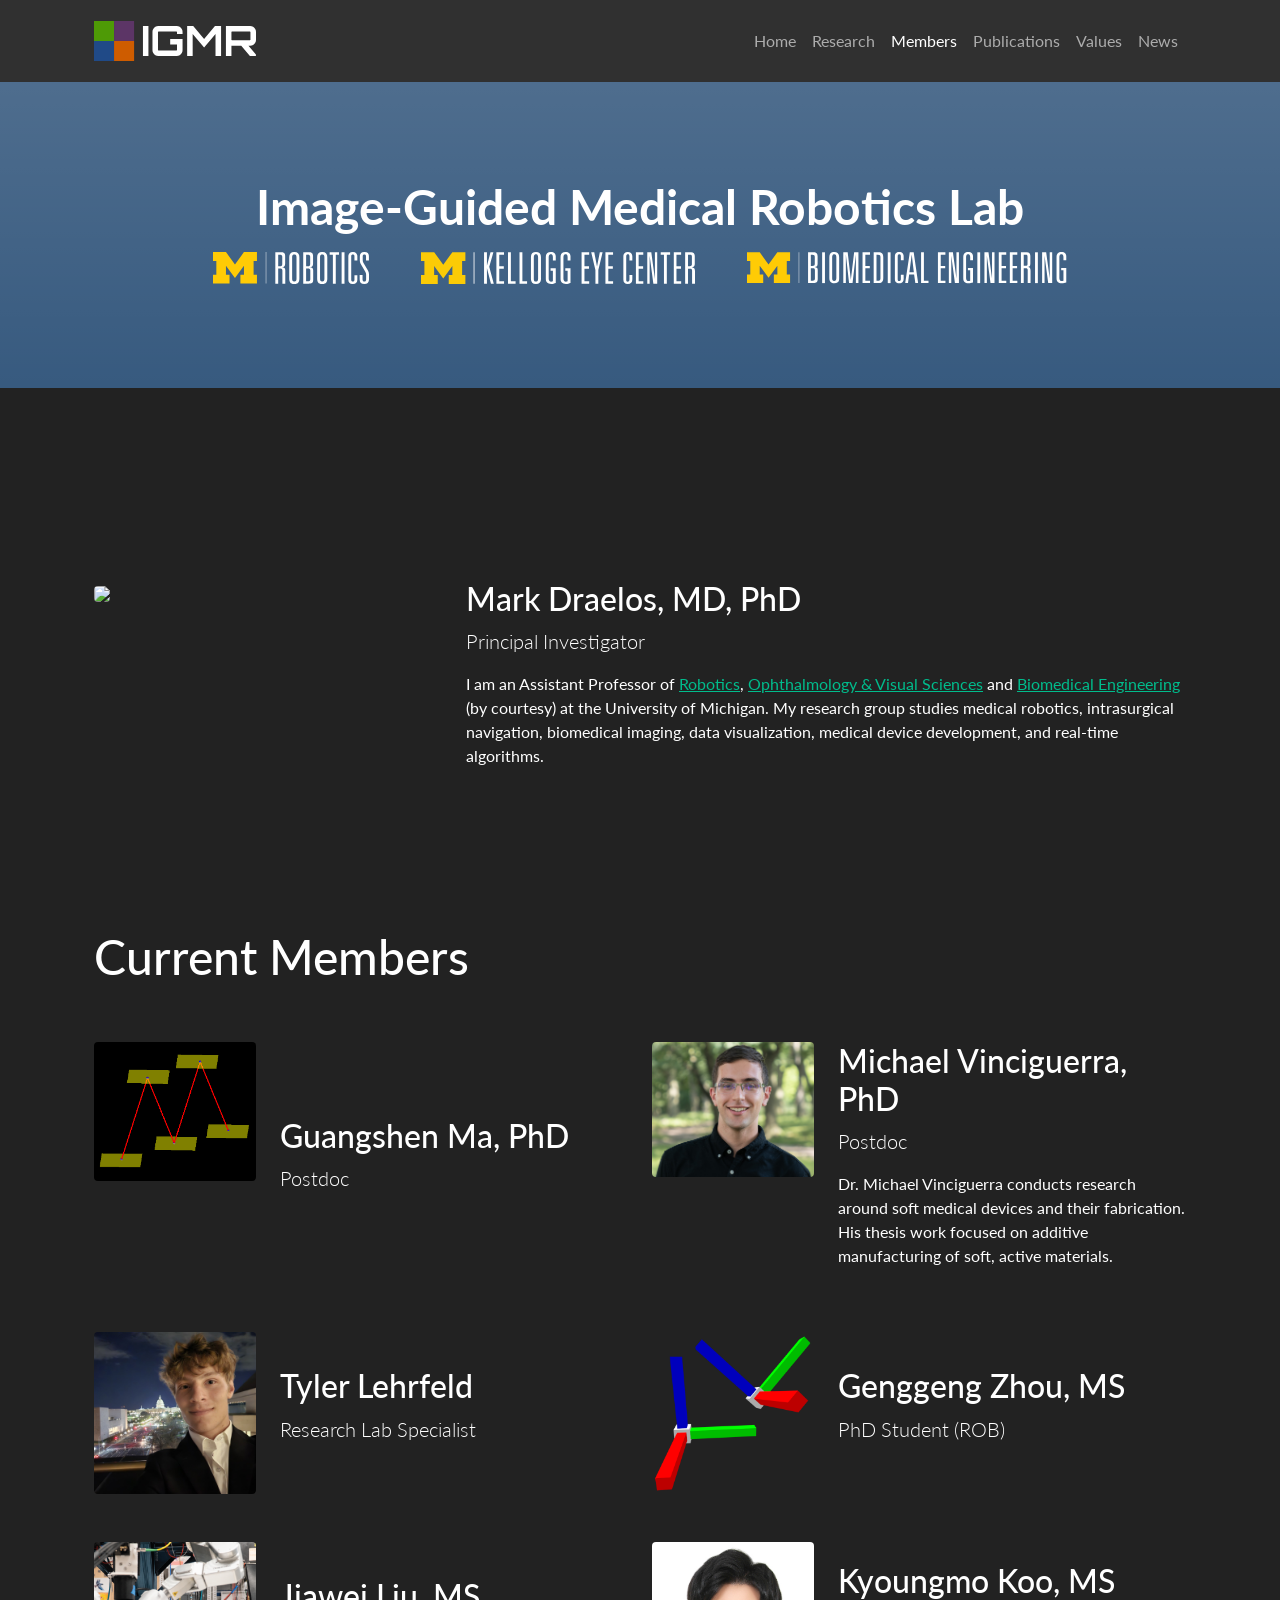
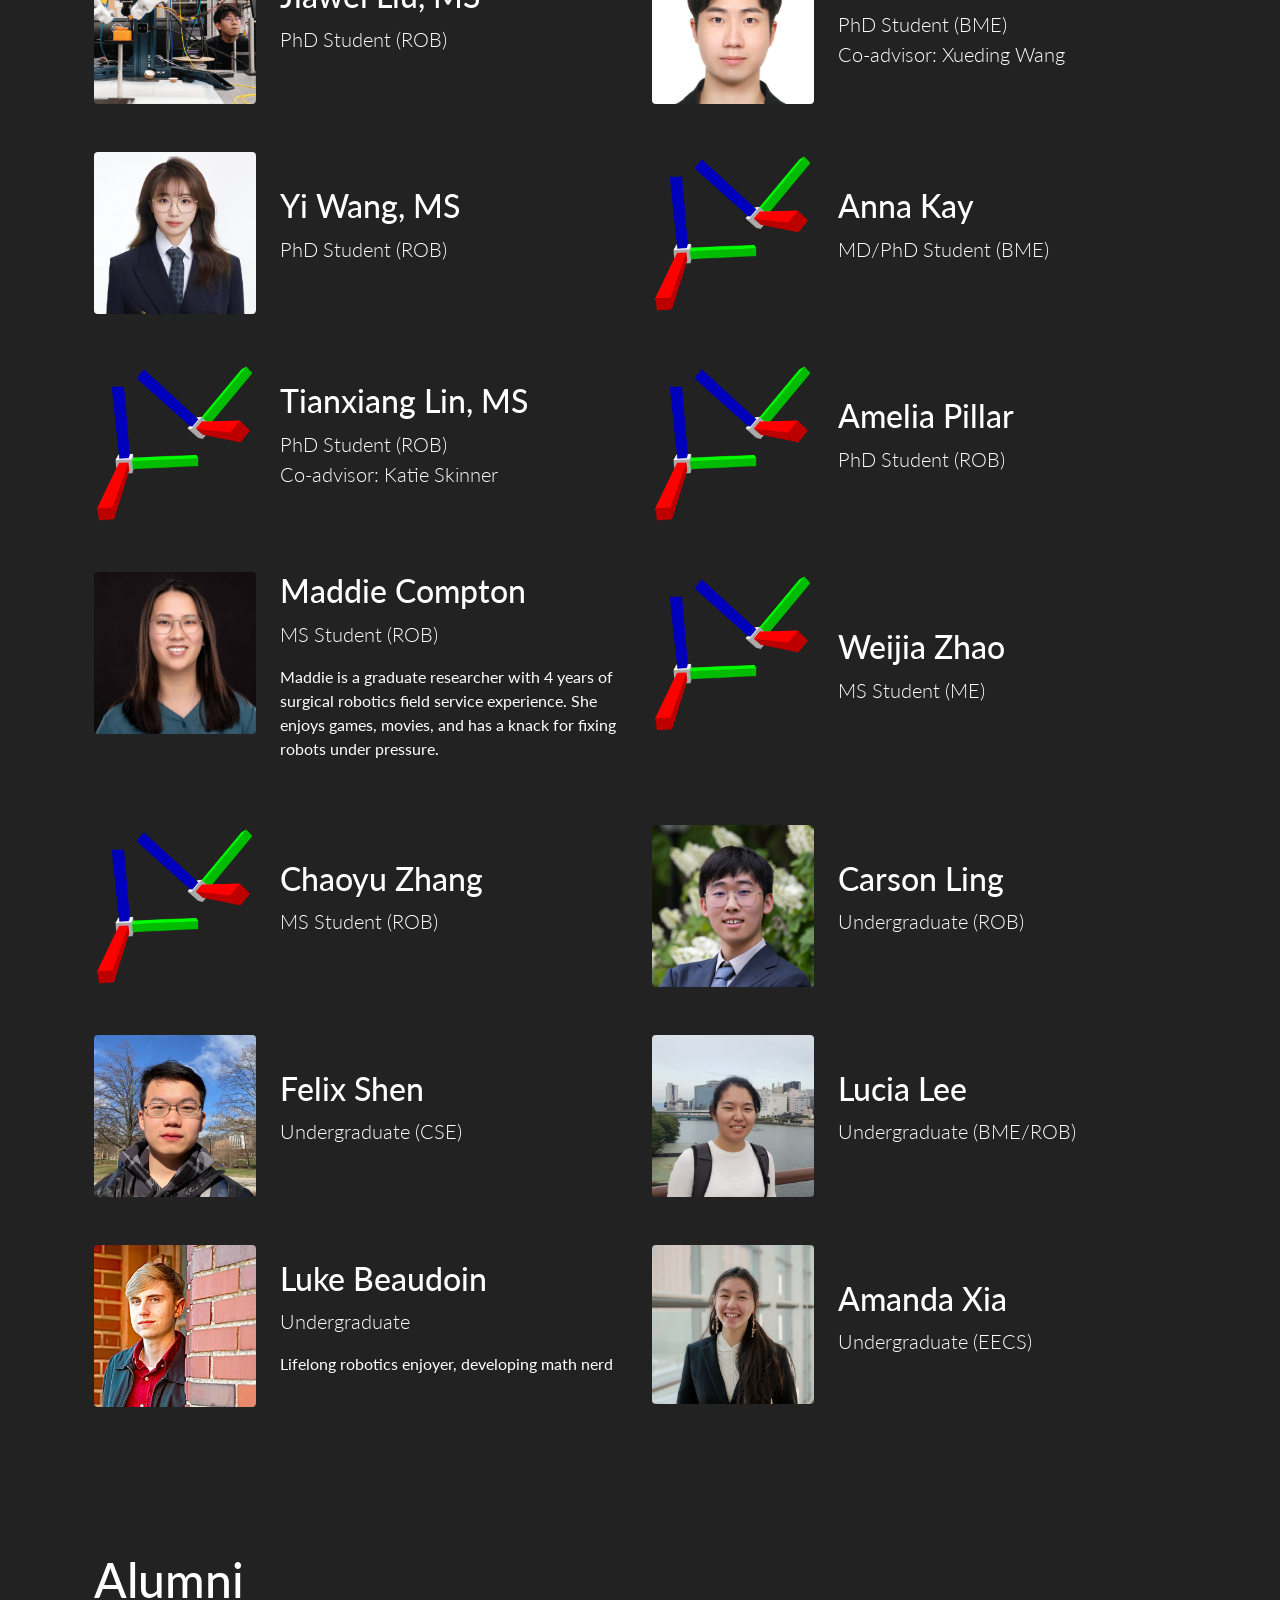
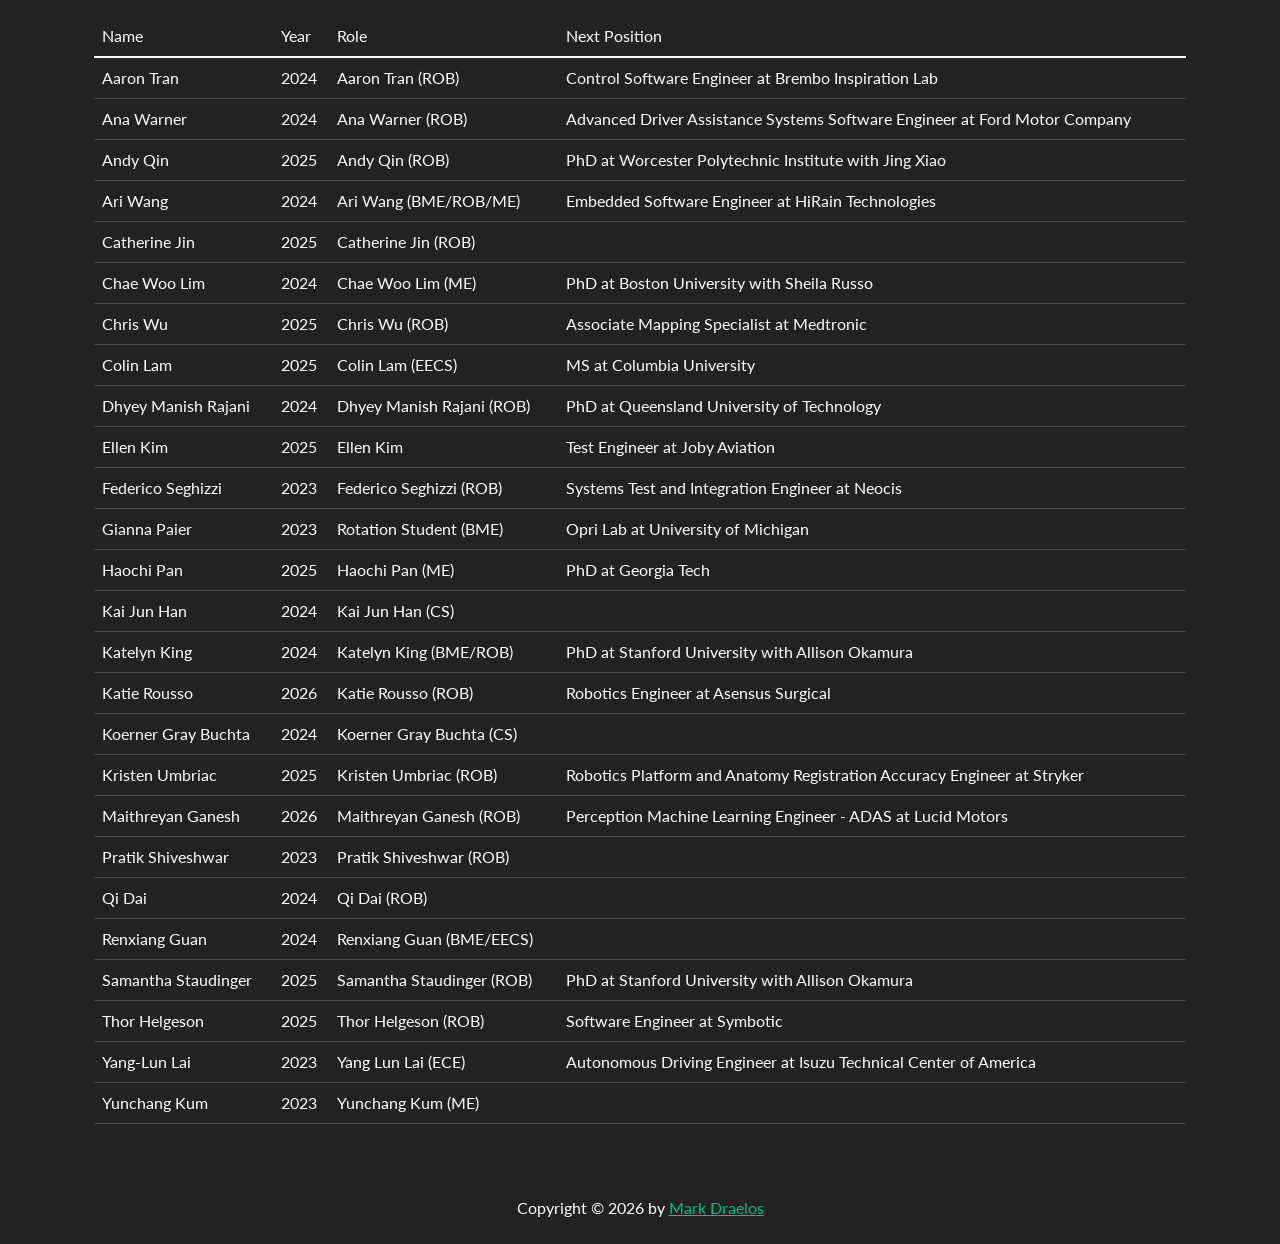
==== members/index.html @ 6473422f "initial commit" ====
<!DOCTYPE html>
<html lang="en">
    <head>
        <meta charset="utf-8" />
<meta name="viewport" content="width=device-width, initial-scale=1, shrink-to-fit=no" />
<meta name="description" content="Image-Guided Medical Robotics Lab" />
<meta name="author" content="" />

<title>Members &mdash; Image-Guided Medical Robotics Lab</title>

<link rel="apple-touch-icon" sizes="180x180" href="/apple-touch-icon.png">
<link rel="icon" type="image/png" sizes="32x32" href="/favicon-32x32.png">
<link rel="icon" type="image/png" sizes="16x16" href="/favicon-16x16.png">
<link rel="manifest" href="/site.webmanifest">
<link rel="mask-icon" href="/safari-pinned-tab.svg" color="#00aba9">
<meta name="msapplication-TileColor" content="#00aba9">
<meta name="theme-color" content="#ffffff">

<link rel="stylesheet" href="/css/bootswatch-darkly.css" />
<!-- include after Bootstrap theme -->
<link rel="stylesheet" href="/css/styles.css" />
    </head>
    <body>
        <!-- Navigation-->
        <nav class="navbar navbar-expand-lg navbar-dark bg-dark fixed-top">
    <div class="container px-4">
        <a class="navbar-brand" href="/"><img class="img-fluid logo-header" src="/img/igmr-v3-horiz-path-white.svg" alt="IGMR Lab" /></a>
        <button class="navbar-toggler" type="button" data-bs-toggle="collapse" data-bs-target="#navbarResponsive" aria-controls="navbarResponsive" aria-expanded="false" aria-label="Toggle navigation"><span class="navbar-toggler-icon"></span></button>
        <div class="collapse navbar-collapse" id="navbarResponsive">
            <ul class="navbar-nav ms-auto">
                
                <li class="nav-item"><a class="nav-link " href="/">
                Home</a></li>
                
                <li class="nav-item"><a class="nav-link " href="/research/">
                Research</a></li>
                
                <li class="nav-item"><a class="nav-link active" href="/members/">
                Members</a></li>
                
                <li class="nav-item"><a class="nav-link " href="/publications/">
                Publications</a></li>
                
                <li class="nav-item"><a class="nav-link " href="/values/">
                Values</a></li>
                
                <li class="nav-item"><a class="nav-link " href="/news/">
                News</a></li>
                
            </ul>
        </div>
    </div>
</nav>

        <!-- Header-->
        <header class="bg-primary bg-gradient text-white">
            <div class="backdrop">
                <div class="container px-4">
                    <div class="row">
                        <div class="col-lg-12 text-center">
                            <h1 class="fw-bolder">Image-Guided Medical Robotics Lab</h1>
                            <a href="https://robotics.umich.edu/"><img class="mt-2 mx-4 my-2" style="height: 2rem" src="/img/MRobotics_informal_outlines_digital_dark.svg" alt="Michigan Robotics" /></a>
                            <a href="https://medicine.umich.edu/dept/ophthalmology"><img class="mt-2 mx-4 my-2" style="height: 2rem" src="/img/Kellogg-Eye_Logo-Informal-White.svg" alt="Kellogg Eye Center" /></a>
                            <a href="https://bme.umich.edu/"><img class="mt-2 mx-4 my-2" style="height: 2rem" src="/img/BME-informal-white.svg" alt="Michigan Biomedical Engineering" /></a>
                        </div>
                    </div>
                </div>
            </div>
        </header>
        <section>
    <div class="container px-4">
        <div class="row gx-4">
            
            
        
            
            
                            <div id="mark-draelos" class="col-md-4 mt-5">
                <img class="img img-fluid rounded mb-2 mb-md-0" src="https://www-personal.umich.edu/~mdraelos/_static/photo-small.jpg" />
            </div>
            <div class="col-md-8 mt-md-5 align-self-center">
                <h3>Mark Draelos, MD, PhD</h3>
                <p class="lead">
                    Principal Investigator
                </p>
                <p>
                    I am an Assistant Professor of <a href="https://robotics.umich.edu/">Robotics</a>, <a href="https://medicine.umich.edu/dept/ophthalmology">Ophthalmology &amp; Visual Sciences</a> and <a href="https://bme.umich.edu/">Biomedical Engineering</a> (by courtesy) at the University of Michigan.
My research group studies medical robotics, intrasurgical navigation, biomedical imaging, data visualization, medical device development, and real-time algorithms.

                </p>
            </div>

            
        
    
        
    
        
    
        
    
        
    
        
    
        
    
        
    
        </div>
    </div>
</section>



<section>
    <div class="container px-4">
        <div class="row gx-4">
            <div class="col-lg-12">
                <h1>Current Members</h1>
            </div>
        </div>
        <div class="row gx-4">
    
        
    
        
            
            
        
    
        
            
            
                            <div id="guangshen-ma" class="col-lg-2 col-sm-4 mt-5">
                <img class="img img-fluid rounded mb-2 mb-lg-0 w-100" src="/img/photo/guangshen-ma.png" />
            </div>
            <div class="col-lg-4 col-sm-8 mt-lg-5 mt-sm-5 align-self-center">
                <h3>Guangshen Ma, PhD</h3>
                <p class="lead">Postdoc</p>
                <p></p>
            </div>

            
                            <div id="michael-vinciguerra" class="col-lg-2 col-sm-4 mt-5">
                <img class="img img-fluid rounded mb-2 mb-lg-0 w-100" src="/img/photo/michael-vinciguerra.jpg" />
            </div>
            <div class="col-lg-4 col-sm-8 mt-lg-5 mt-sm-5 align-self-center">
                <h3>Michael Vinciguerra, PhD</h3>
                <p class="lead">Postdoc</p>
                <p>Dr. Michael Vinciguerra conducts research around soft medical devices and their fabrication. His thesis work focused on additive manufacturing of soft, active materials.
</p>
            </div>

            
        
    
        
            
            
                            <div id="tyler-lehrfeld" class="col-lg-2 col-sm-4 mt-5">
                <img class="img img-fluid rounded mb-2 mb-lg-0 w-100" src="/img/photo/tyler-lehrfeld.jpg" />
            </div>
            <div class="col-lg-4 col-sm-8 mt-lg-5 mt-sm-5 align-self-center">
                <h3>Tyler Lehrfeld</h3>
                <p class="lead">Research Lab Specialist</p>
                <p></p>
            </div>

            
        
    
        
            
            
                            <div id="genggeng-zhou" class="col-lg-2 col-sm-4 mt-5">
                <img class="img img-fluid rounded mb-2 mb-lg-0 w-100" src="/img/xform.png" />
            </div>
            <div class="col-lg-4 col-sm-8 mt-lg-5 mt-sm-5 align-self-center">
                <h3>Genggeng Zhou, MS</h3>
                <p class="lead">PhD Student (ROB)</p>
                <p></p>
            </div>

            
                            <div id="jiawei-liu" class="col-lg-2 col-sm-4 mt-5">
                <img class="img img-fluid rounded mb-2 mb-lg-0 w-100" src="/img/photo/jiawei-liu.png" />
            </div>
            <div class="col-lg-4 col-sm-8 mt-lg-5 mt-sm-5 align-self-center">
                <h3>Jiawei Liu, MS</h3>
                <p class="lead">PhD Student (ROB)</p>
                <p></p>
            </div>

            
                            <div id="kyoungmo-koo-ms" class="col-lg-2 col-sm-4 mt-5">
                <img class="img img-fluid rounded mb-2 mb-lg-0 w-100" src="/img/photo/kyoungmo-koo.jpg" />
            </div>
            <div class="col-lg-4 col-sm-8 mt-lg-5 mt-sm-5 align-self-center">
                <h3>Kyoungmo Koo, MS</h3>
                <p class="lead">PhD Student (BME)<br />Co-advisor: Xueding Wang</p>
                <p></p>
            </div>

            
                            <div id="yi-wang" class="col-lg-2 col-sm-4 mt-5">
                <img class="img img-fluid rounded mb-2 mb-lg-0 w-100" src="/img/photo/yi-wang.jpg" />
            </div>
            <div class="col-lg-4 col-sm-8 mt-lg-5 mt-sm-5 align-self-center">
                <h3>Yi Wang, MS</h3>
                <p class="lead">PhD Student (ROB)</p>
                <p></p>
            </div>

            
                            <div id="anna-kay" class="col-lg-2 col-sm-4 mt-5">
                <img class="img img-fluid rounded mb-2 mb-lg-0 w-100" src="/img/xform.png" />
            </div>
            <div class="col-lg-4 col-sm-8 mt-lg-5 mt-sm-5 align-self-center">
                <h3>Anna Kay</h3>
                <p class="lead">MD/PhD Student (BME)</p>
                <p></p>
            </div>

            
                            <div id="tianxiang-lin" class="col-lg-2 col-sm-4 mt-5">
                <img class="img img-fluid rounded mb-2 mb-lg-0 w-100" src="/img/xform.png" />
            </div>
            <div class="col-lg-4 col-sm-8 mt-lg-5 mt-sm-5 align-self-center">
                <h3>Tianxiang Lin, MS</h3>
                <p class="lead">PhD Student (ROB)<br />Co-advisor: Katie Skinner</p>
                <p></p>
            </div>

            
                            <div id="amelia-pillar" class="col-lg-2 col-sm-4 mt-5">
                <img class="img img-fluid rounded mb-2 mb-lg-0 w-100" src="/img/xform.png" />
            </div>
            <div class="col-lg-4 col-sm-8 mt-lg-5 mt-sm-5 align-self-center">
                <h3>Amelia Pillar</h3>
                <p class="lead">PhD Student (ROB)</p>
                <p></p>
            </div>

            
        
    
        
            
            
        
    
        
            
            
                            <div id="maddie-compton" class="col-lg-2 col-sm-4 mt-5">
                <img class="img img-fluid rounded mb-2 mb-lg-0 w-100" src="/img/photo/maddie-compton.jpg" />
            </div>
            <div class="col-lg-4 col-sm-8 mt-lg-5 mt-sm-5 align-self-center">
                <h3>Maddie Compton</h3>
                <p class="lead">MS Student (ROB)</p>
                <p>Maddie is a graduate researcher with 4 years of surgical robotics field service experience. She enjoys games, movies, and has a knack for fixing robots under pressure.
</p>
            </div>

            
                            <div id="weijia-zhao" class="col-lg-2 col-sm-4 mt-5">
                <img class="img img-fluid rounded mb-2 mb-lg-0 w-100" src="/img/xform.png" />
            </div>
            <div class="col-lg-4 col-sm-8 mt-lg-5 mt-sm-5 align-self-center">
                <h3>Weijia Zhao</h3>
                <p class="lead">MS Student (ME)</p>
                <p></p>
            </div>

            
                            <div id="chaoyu-zhang" class="col-lg-2 col-sm-4 mt-5">
                <img class="img img-fluid rounded mb-2 mb-lg-0 w-100" src="/img/xform.png" />
            </div>
            <div class="col-lg-4 col-sm-8 mt-lg-5 mt-sm-5 align-self-center">
                <h3>Chaoyu Zhang</h3>
                <p class="lead">MS Student (ROB)</p>
                <p></p>
            </div>

            
        
    
        
            
            
                            <div id="carson-ling" class="col-lg-2 col-sm-4 mt-5">
                <img class="img img-fluid rounded mb-2 mb-lg-0 w-100" src="/img/photo/carson-ling.jpg" />
            </div>
            <div class="col-lg-4 col-sm-8 mt-lg-5 mt-sm-5 align-self-center">
                <h3>Carson Ling</h3>
                <p class="lead">Undergraduate (ROB)</p>
                <p></p>
            </div>

            
                            <div id="felix-shen" class="col-lg-2 col-sm-4 mt-5">
                <img class="img img-fluid rounded mb-2 mb-lg-0 w-100" src="/img/photo/felix-shen.jpg" />
            </div>
            <div class="col-lg-4 col-sm-8 mt-lg-5 mt-sm-5 align-self-center">
                <h3>Felix Shen</h3>
                <p class="lead">Undergraduate (CSE)</p>
                <p></p>
            </div>

            
                            <div id="lucia-lee" class="col-lg-2 col-sm-4 mt-5">
                <img class="img img-fluid rounded mb-2 mb-lg-0 w-100" src="/img/photo/lucia-lee.jpg" />
            </div>
            <div class="col-lg-4 col-sm-8 mt-lg-5 mt-sm-5 align-self-center">
                <h3>Lucia Lee</h3>
                <p class="lead">Undergraduate (BME/ROB)</p>
                <p></p>
            </div>

            
                            <div id="luke-beaudoin" class="col-lg-2 col-sm-4 mt-5">
                <img class="img img-fluid rounded mb-2 mb-lg-0 w-100" src="/img/photo/luke-beaudoin.jpg" />
            </div>
            <div class="col-lg-4 col-sm-8 mt-lg-5 mt-sm-5 align-self-center">
                <h3>Luke Beaudoin</h3>
                <p class="lead">Undergraduate</p>
                <p>Lifelong robotics enjoyer, developing math nerd
</p>
            </div>

            
                            <div id="amanda-xia" class="col-lg-2 col-sm-4 mt-5">
                <img class="img img-fluid rounded mb-2 mb-lg-0 w-100" src="/img/photo/amanda-xia.jpg" />
            </div>
            <div class="col-lg-4 col-sm-8 mt-lg-5 mt-sm-5 align-self-center">
                <h3>Amanda Xia</h3>
                <p class="lead">Undergraduate (EECS)</p>
                <p></p>
            </div>

            
        
    
        </div>
    </div>
</section>




<section>
    <div class="container px-4">
        <div class="row gx-4">
            <div class="col-lg-12">
                <h1>Alumni</h1>
            </div>
        </div>
        <table class="table table-hover">
            <thead>
                <tr>
                    <td>Name</td>
                    <td>Year</td>
                    <td>Role</td>
                    <td>Next Position</td>
                </tr>
            </thead>
            <tbody>
            
                <tr>
                    <td>Aaron Tran</td>
                    <td>2024</td>
                    <td>Aaron Tran (ROB)</td>
                    <td>Control Software Engineer at Brembo Inspiration Lab</td>
                </li>
            
                <tr>
                    <td>Ana Warner</td>
                    <td>2024</td>
                    <td>Ana Warner (ROB)</td>
                    <td>Advanced Driver Assistance Systems Software Engineer at Ford Motor Company</td>
                </li>
            
                <tr>
                    <td>Andy Qin</td>
                    <td>2025</td>
                    <td>Andy Qin (ROB)</td>
                    <td>PhD at Worcester Polytechnic Institute with Jing Xiao</td>
                </li>
            
                <tr>
                    <td>Ari Wang</td>
                    <td>2024</td>
                    <td>Ari Wang (BME/ROB/ME)</td>
                    <td>Embedded Software Engineer at HiRain Technologies</td>
                </li>
            
                <tr>
                    <td>Catherine Jin</td>
                    <td>2025</td>
                    <td>Catherine Jin (ROB)</td>
                    <td></td>
                </li>
            
                <tr>
                    <td>Chae Woo Lim</td>
                    <td>2024</td>
                    <td>Chae Woo Lim (ME)</td>
                    <td>PhD at Boston University with Sheila Russo</td>
                </li>
            
                <tr>
                    <td>Chris Wu</td>
                    <td>2025</td>
                    <td>Chris Wu (ROB)</td>
                    <td>Associate Mapping Specialist at Medtronic</td>
                </li>
            
                <tr>
                    <td>Colin Lam</td>
                    <td>2025</td>
                    <td>Colin Lam (EECS)</td>
                    <td>MS at Columbia University</td>
                </li>
            
                <tr>
                    <td>Dhyey Manish Rajani</td>
                    <td>2024</td>
                    <td>Dhyey Manish Rajani (ROB)</td>
                    <td>PhD at Queensland University of Technology</td>
                </li>
            
                <tr>
                    <td>Ellen Kim</td>
                    <td>2025</td>
                    <td>Ellen Kim</td>
                    <td>Test Engineer at Joby Aviation</td>
                </li>
            
                <tr>
                    <td>Federico Seghizzi</td>
                    <td>2023</td>
                    <td>Federico Seghizzi (ROB)</td>
                    <td>Systems Test and Integration Engineer at Neocis</td>
                </li>
            
                <tr>
                    <td>Gianna Paier</td>
                    <td>2023</td>
                    <td>Rotation Student (BME)</td>
                    <td>Opri Lab at University of Michigan</td>
                </li>
            
                <tr>
                    <td>Haochi Pan</td>
                    <td>2025</td>
                    <td>Haochi Pan (ME)</td>
                    <td>PhD at Georgia Tech</td>
                </li>
            
                <tr>
                    <td>Kai Jun Han</td>
                    <td>2024</td>
                    <td>Kai Jun Han (CS)</td>
                    <td></td>
                </li>
            
                <tr>
                    <td>Katelyn King</td>
                    <td>2024</td>
                    <td>Katelyn King (BME/ROB)</td>
                    <td>PhD at Stanford University with Allison Okamura</td>
                </li>
            
                <tr>
                    <td>Katie Rousso</td>
                    <td>2026</td>
                    <td>Katie Rousso (ROB)</td>
                    <td>Robotics Engineer at Asensus Surgical</td>
                </li>
            
                <tr>
                    <td>Koerner Gray Buchta</td>
                    <td>2024</td>
                    <td>Koerner Gray Buchta (CS)</td>
                    <td></td>
                </li>
            
                <tr>
                    <td>Kristen Umbriac</td>
                    <td>2025</td>
                    <td>Kristen Umbriac (ROB)</td>
                    <td>Robotics Platform and Anatomy Registration Accuracy Engineer at Stryker</td>
                </li>
            
                <tr>
                    <td>Maithreyan Ganesh</td>
                    <td>2026</td>
                    <td>Maithreyan Ganesh (ROB)</td>
                    <td>Perception Machine Learning Engineer - ADAS at Lucid Motors</td>
                </li>
            
                <tr>
                    <td>Pratik Shiveshwar</td>
                    <td>2023</td>
                    <td>Pratik Shiveshwar (ROB)</td>
                    <td></td>
                </li>
            
                <tr>
                    <td>Qi Dai</td>
                    <td>2024</td>
                    <td>Qi Dai (ROB)</td>
                    <td></td>
                </li>
            
                <tr>
                    <td>Renxiang Guan</td>
                    <td>2024</td>
                    <td>Renxiang Guan (BME/EECS)</td>
                    <td></td>
                </li>
            
                <tr>
                    <td>Samantha Staudinger</td>
                    <td>2025</td>
                    <td>Samantha Staudinger (ROB)</td>
                    <td>PhD at Stanford University with Allison Okamura</td>
                </li>
            
                <tr>
                    <td>Thor Helgeson</td>
                    <td>2025</td>
                    <td>Thor Helgeson (ROB)</td>
                    <td>Software Engineer at Symbotic</td>
                </li>
            
                <tr>
                    <td>Yang-Lun Lai</td>
                    <td>2023</td>
                    <td>Yang Lun Lai (ECE)</td>
                    <td>Autonomous Driving Engineer at Isuzu Technical Center of America</td>
                </li>
            
                <tr>
                    <td>Yunchang Kum</td>
                    <td>2023</td>
                    <td>Yunchang Kum (ME)</td>
                    <td></td>
                </li>
            
            </tbody>
        </table>
    </div>
</section>


        <!-- Footer-->
        <footer class="py-4 mt-5">
    <div class="container px-4"><p class="m-0 text-center">Copyright &copy; 2026 by <a href="https://www-personal.umich.edu/~mdraelos/">Mark Draelos</a>
    </p></div>
</footer>

        <!-- Bootstrap core JS-->
        <script src="https://cdn.jsdelivr.net/npm/bootstrap@5.1.3/dist/js/bootstrap.bundle.min.js" integrity="sha384-ka7Sk0Gln4gmtz2MlQnikT1wXgYsOg+OMhuP+IlRH9sENBO0LRn5q+8nbTov4+1p" crossorigin="anonymous"></script>
        <!-- Core theme JS-->
        <script src="/js/scripts.js"></script>
    </body>
</html>
---- css/styles.css ----
.backdrop {
    /* background-image: url("/assets/backdrop.svg");
    background-position: center center;
    background-repeat: repeat-x;
    background-size: auto 75%; */

    padding-top: 6rem;
    padding-bottom: 6rem;
}

header {
    padding-top: 5.125rem;
    padding-bottom: 0em;
}

.logo-header {
    height: 2.5rem;
    margin-right: 0.5em;
}

section {
    padding-bottom: 0 !important;
}

/* ref: https://martinopilia.com/posts/2020/02/22/migration.html */
ol.bibliography {
    counter-reset: item;
    padding-left: 4rem;
}

ol.bibliography li {
    list-style-type: none;
    margin: 6pt 0;
}

ol.bibliography li:before {
    content: "[" counter(item) "] ";
    counter-increment: item;
    position: absolute;
    text-align: right;
    width: 3rem;
    margin-left: -4rem;
}

.img-feature {
    width: 100%;
    max-height: 20rem;
    object-fit: contain;
}
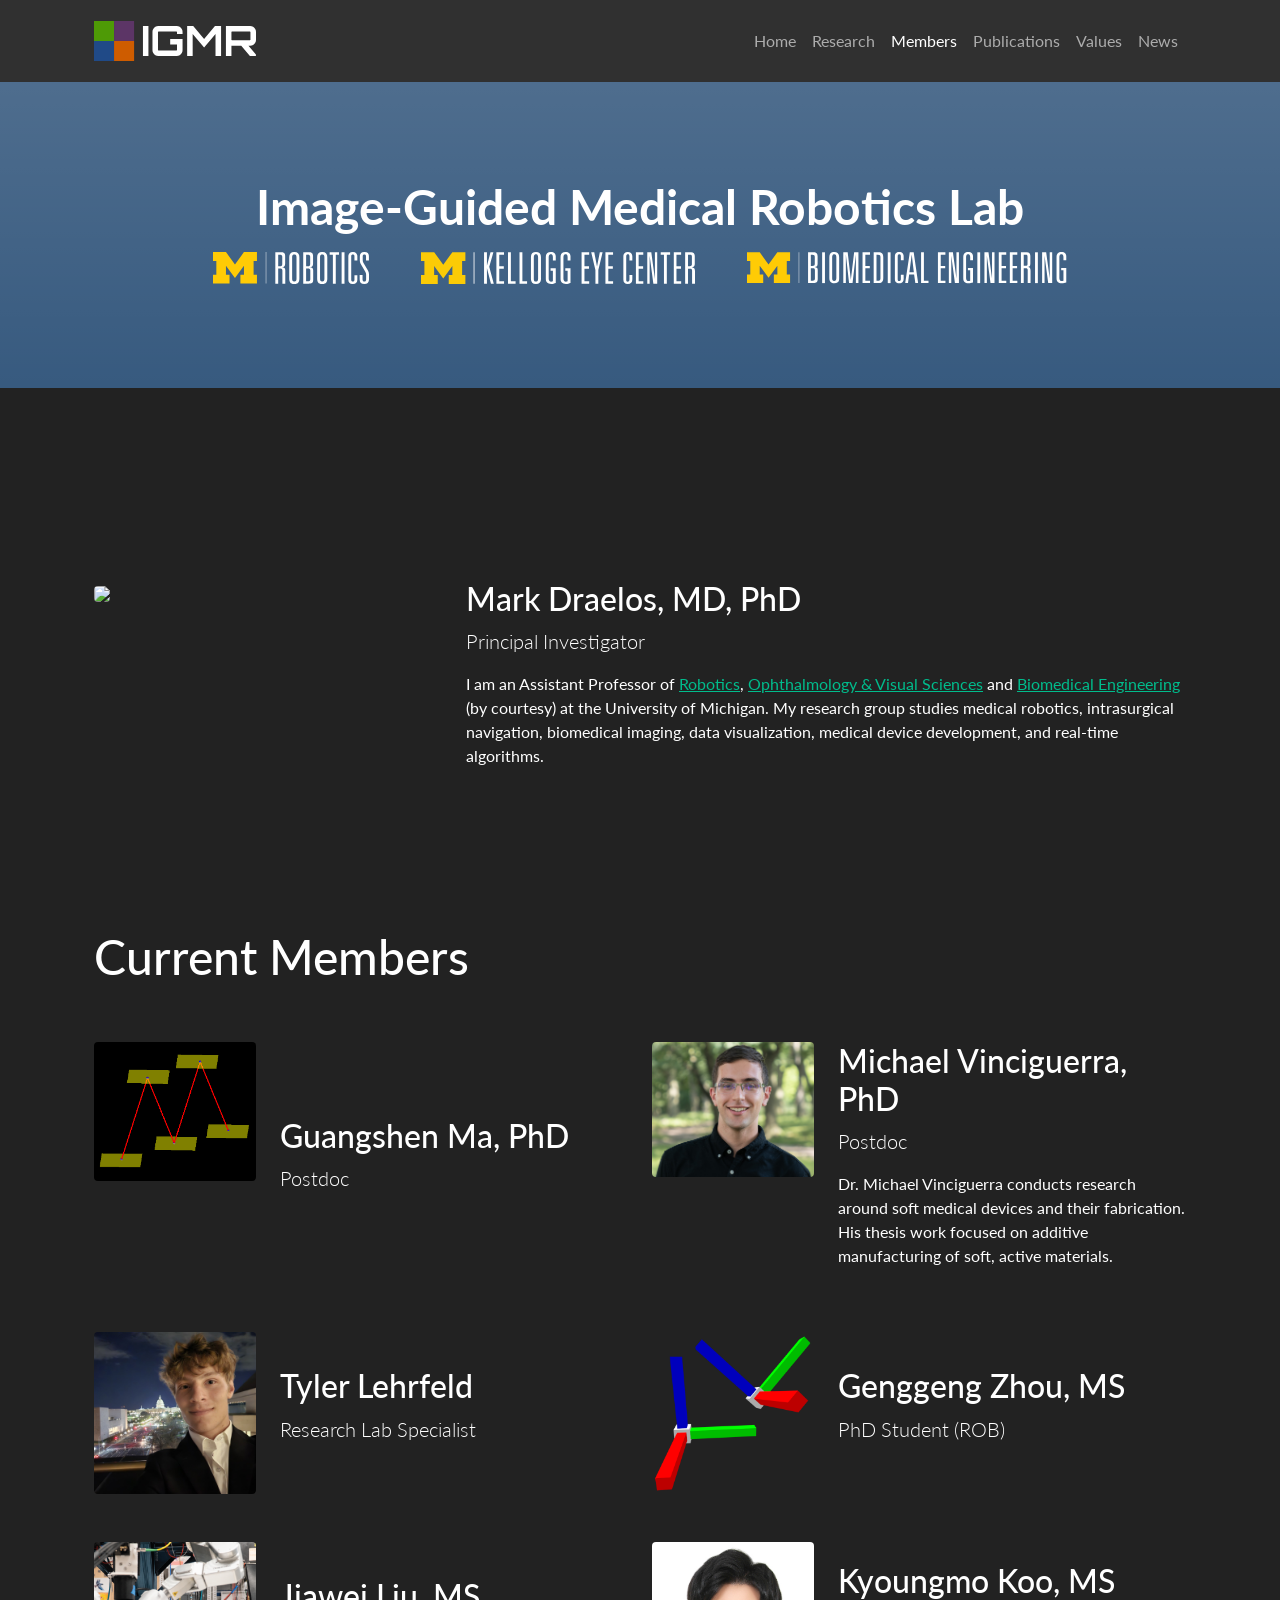
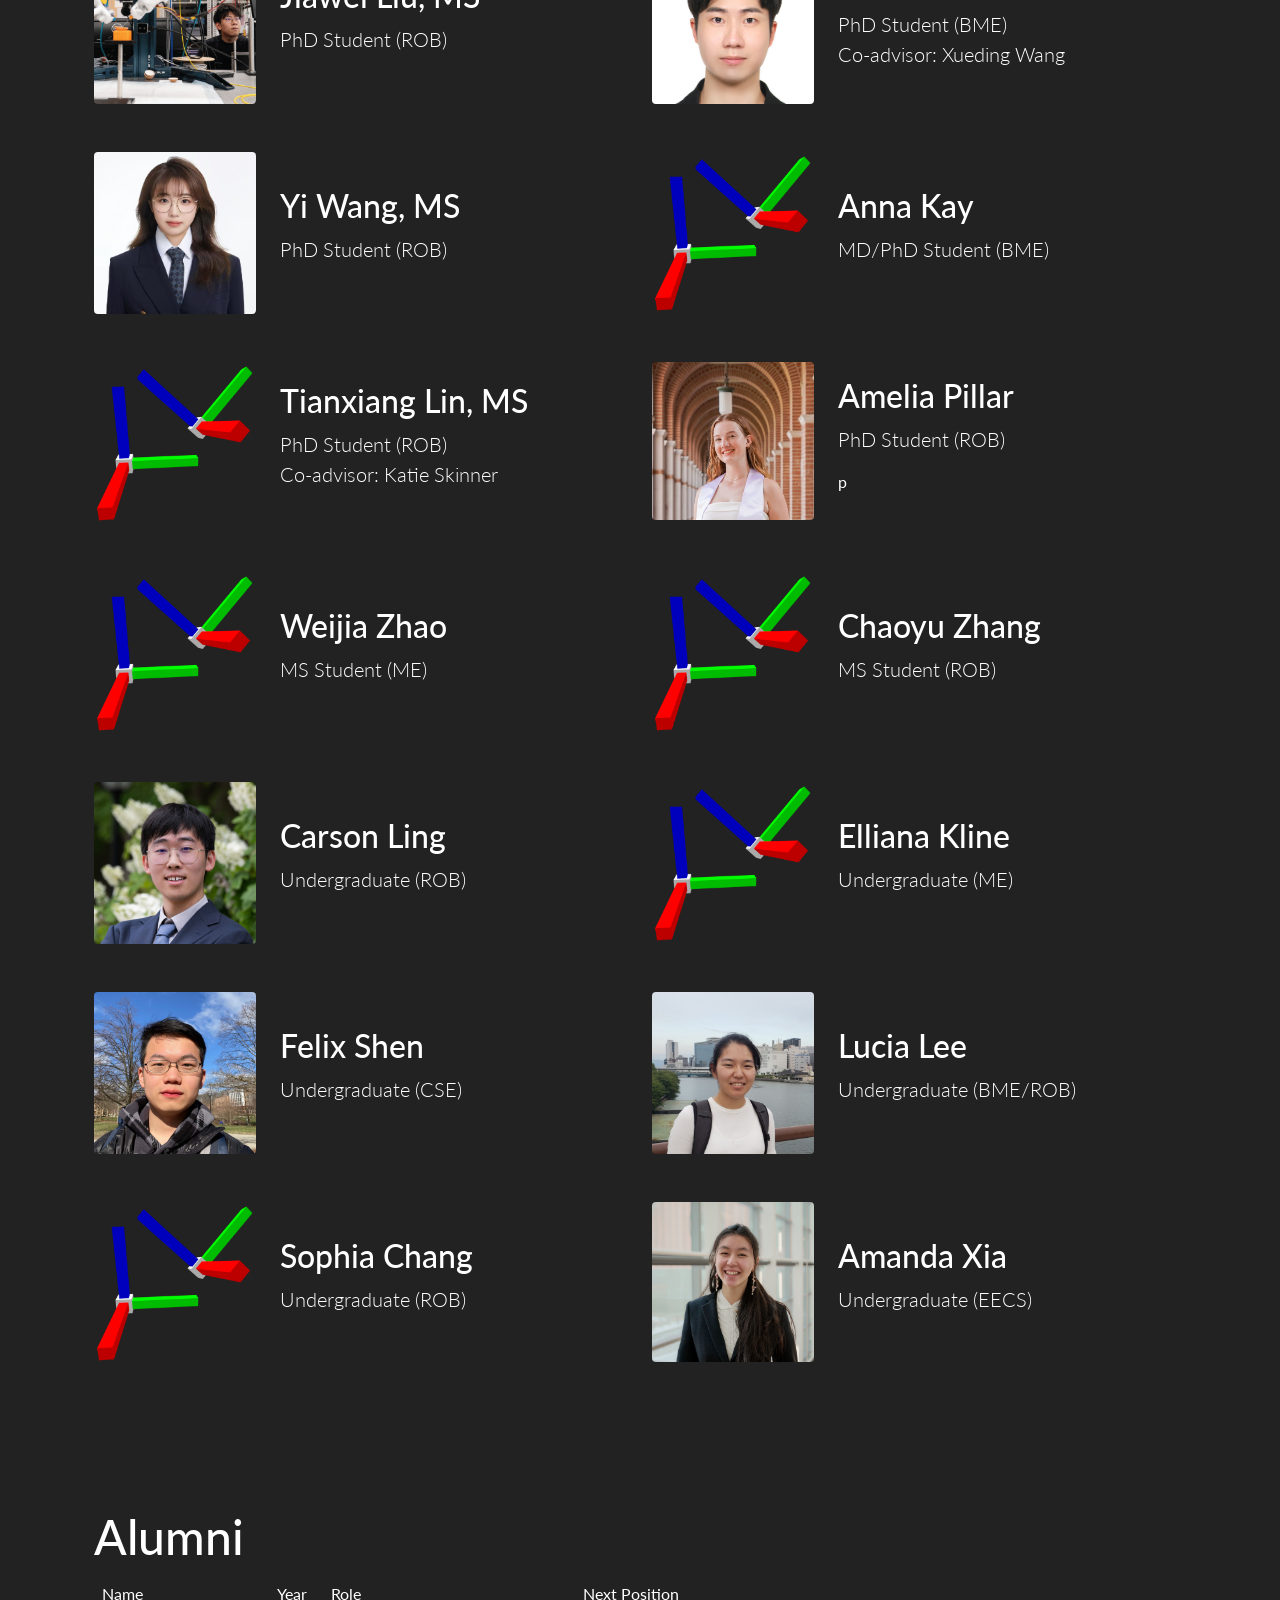
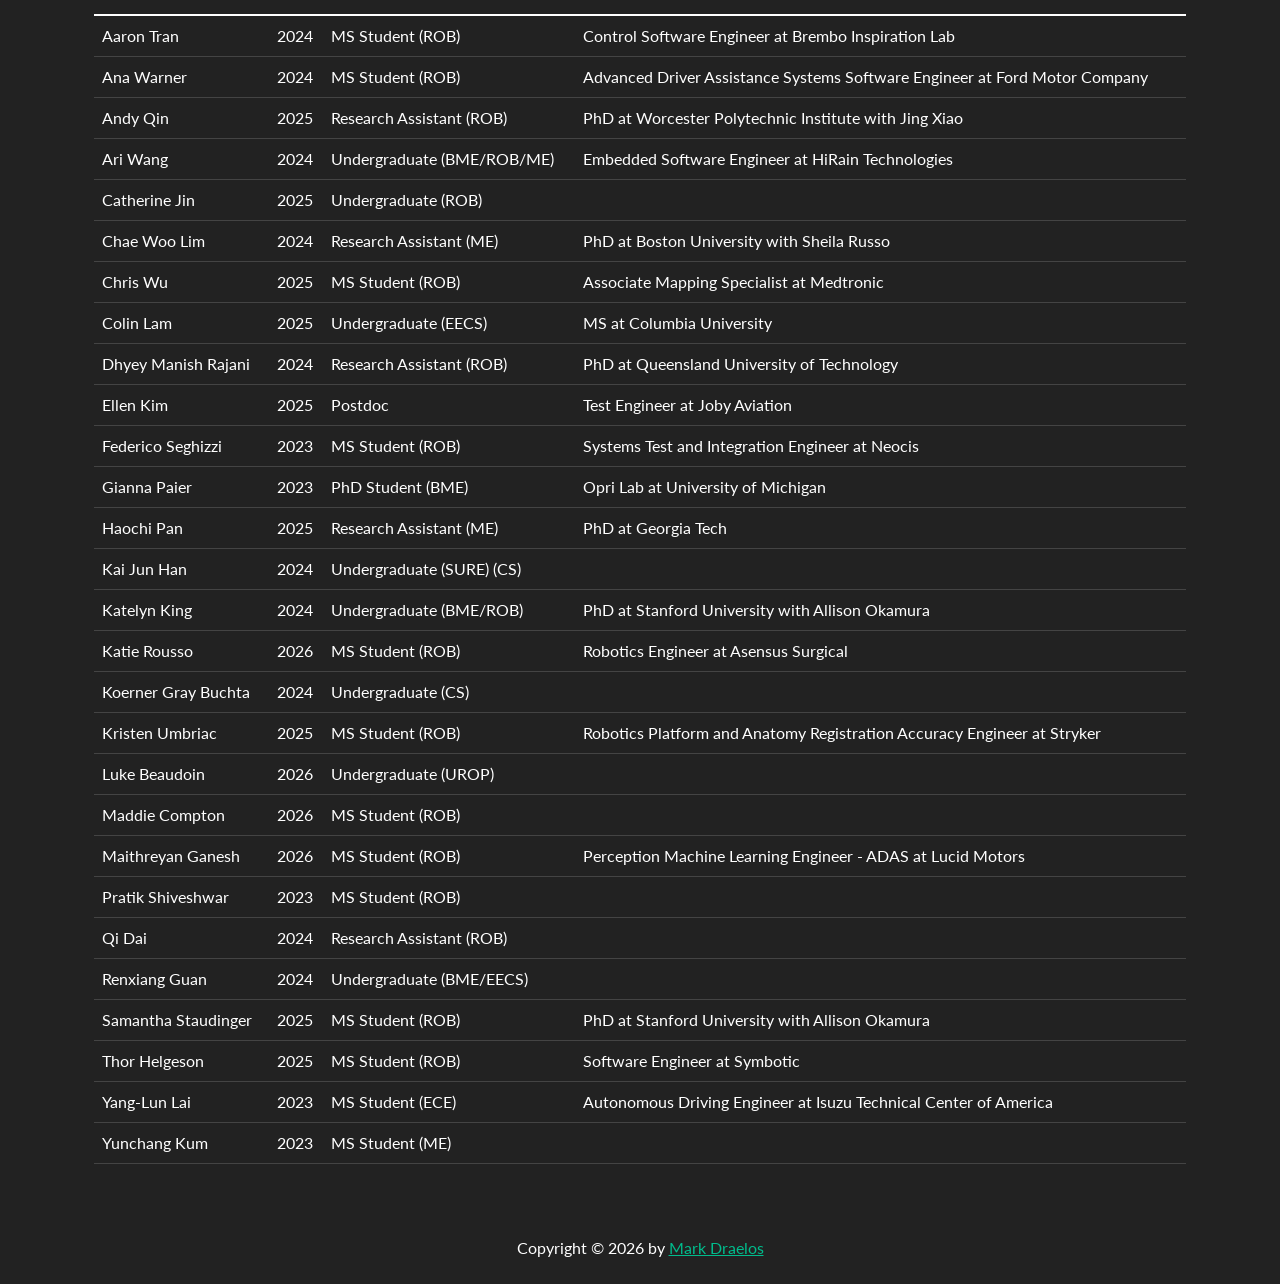
==== commit 8a79ce0f: "update members and publications for fall 2026" ====
--- a/members/index.html
+++ b/members/index.html
@@ -234,35 +234,25 @@
 
             
                             <div id="amelia-pillar" class="col-lg-2 col-sm-4 mt-5">
-                <img class="img img-fluid rounded mb-2 mb-lg-0 w-100" src="/img/xform.png" />
+                <img class="img img-fluid rounded mb-2 mb-lg-0 w-100" src="/img/photo/amelia-pillar.jpg" />
             </div>
             <div class="col-lg-4 col-sm-8 mt-lg-5 mt-sm-5 align-self-center">
                 <h3>Amelia Pillar</h3>
                 <p class="lead">PhD Student (ROB)</p>
-                <p></p>
-            </div>
-
-            
-        
-    
-        
-            
-            
-        
-    
-        
-            
-            
-                            <div id="maddie-compton" class="col-lg-2 col-sm-4 mt-5">
-                <img class="img img-fluid rounded mb-2 mb-lg-0 w-100" src="/img/photo/maddie-compton.jpg" />
-            </div>
-            <div class="col-lg-4 col-sm-8 mt-lg-5 mt-sm-5 align-self-center">
-                <h3>Maddie Compton</h3>
-                <p class="lead">MS Student (ROB)</p>
-                <p>Maddie is a graduate researcher with 4 years of surgical robotics field service experience. She enjoys games, movies, and has a knack for fixing robots under pressure.
+                <p>p
 </p>
             </div>
 
+            
+        
+    
+        
+            
+            
+        
+    
+        
+            
             
                             <div id="weijia-zhao" class="col-lg-2 col-sm-4 mt-5">
                 <img class="img img-fluid rounded mb-2 mb-lg-0 w-100" src="/img/xform.png" />
@@ -299,6 +289,16 @@
             </div>
 
             
+                            <div id="elliana-kline" class="col-lg-2 col-sm-4 mt-5">
+                <img class="img img-fluid rounded mb-2 mb-lg-0 w-100" src="/img/xform.png" />
+            </div>
+            <div class="col-lg-4 col-sm-8 mt-lg-5 mt-sm-5 align-self-center">
+                <h3>Elliana Kline</h3>
+                <p class="lead">Undergraduate (ME)</p>
+                <p></p>
+            </div>
+
+            
                             <div id="felix-shen" class="col-lg-2 col-sm-4 mt-5">
                 <img class="img img-fluid rounded mb-2 mb-lg-0 w-100" src="/img/photo/felix-shen.jpg" />
             </div>
@@ -319,14 +319,13 @@
             </div>
 
             
-                            <div id="luke-beaudoin" class="col-lg-2 col-sm-4 mt-5">
-                <img class="img img-fluid rounded mb-2 mb-lg-0 w-100" src="/img/photo/luke-beaudoin.jpg" />
-            </div>
-            <div class="col-lg-4 col-sm-8 mt-lg-5 mt-sm-5 align-self-center">
-                <h3>Luke Beaudoin</h3>
-                <p class="lead">Undergraduate</p>
-                <p>Lifelong robotics enjoyer, developing math nerd
-</p>
+                            <div id="sophia-chang" class="col-lg-2 col-sm-4 mt-5">
+                <img class="img img-fluid rounded mb-2 mb-lg-0 w-100" src="/img/xform.png" />
+            </div>
+            <div class="col-lg-4 col-sm-8 mt-lg-5 mt-sm-5 align-self-center">
+                <h3>Sophia Chang</h3>
+                <p class="lead">Undergraduate (ROB)</p>
+                <p></p>
             </div>
 
             
@@ -370,182 +369,196 @@
                 <tr>
                     <td>Aaron Tran</td>
                     <td>2024</td>
-                    <td>Aaron Tran (ROB)</td>
+                    <td>MS Student (ROB)</td>
                     <td>Control Software Engineer at Brembo Inspiration Lab</td>
                 </li>
             
                 <tr>
                     <td>Ana Warner</td>
                     <td>2024</td>
-                    <td>Ana Warner (ROB)</td>
+                    <td>MS Student (ROB)</td>
                     <td>Advanced Driver Assistance Systems Software Engineer at Ford Motor Company</td>
                 </li>
             
                 <tr>
                     <td>Andy Qin</td>
                     <td>2025</td>
-                    <td>Andy Qin (ROB)</td>
+                    <td>Research Assistant (ROB)</td>
                     <td>PhD at Worcester Polytechnic Institute with Jing Xiao</td>
                 </li>
             
                 <tr>
                     <td>Ari Wang</td>
                     <td>2024</td>
-                    <td>Ari Wang (BME/ROB/ME)</td>
+                    <td>Undergraduate (BME/ROB/ME)</td>
                     <td>Embedded Software Engineer at HiRain Technologies</td>
                 </li>
             
                 <tr>
                     <td>Catherine Jin</td>
                     <td>2025</td>
-                    <td>Catherine Jin (ROB)</td>
+                    <td>Undergraduate (ROB)</td>
                     <td></td>
                 </li>
             
                 <tr>
                     <td>Chae Woo Lim</td>
                     <td>2024</td>
-                    <td>Chae Woo Lim (ME)</td>
+                    <td>Research Assistant (ME)</td>
                     <td>PhD at Boston University with Sheila Russo</td>
                 </li>
             
                 <tr>
                     <td>Chris Wu</td>
                     <td>2025</td>
-                    <td>Chris Wu (ROB)</td>
+                    <td>MS Student (ROB)</td>
                     <td>Associate Mapping Specialist at Medtronic</td>
                 </li>
             
                 <tr>
                     <td>Colin Lam</td>
                     <td>2025</td>
-                    <td>Colin Lam (EECS)</td>
+                    <td>Undergraduate (EECS)</td>
                     <td>MS at Columbia University</td>
                 </li>
             
                 <tr>
                     <td>Dhyey Manish Rajani</td>
                     <td>2024</td>
-                    <td>Dhyey Manish Rajani (ROB)</td>
+                    <td>Research Assistant (ROB)</td>
                     <td>PhD at Queensland University of Technology</td>
                 </li>
             
                 <tr>
                     <td>Ellen Kim</td>
                     <td>2025</td>
-                    <td>Ellen Kim</td>
+                    <td>Postdoc</td>
                     <td>Test Engineer at Joby Aviation</td>
                 </li>
             
                 <tr>
                     <td>Federico Seghizzi</td>
                     <td>2023</td>
-                    <td>Federico Seghizzi (ROB)</td>
+                    <td>MS Student (ROB)</td>
                     <td>Systems Test and Integration Engineer at Neocis</td>
                 </li>
             
                 <tr>
                     <td>Gianna Paier</td>
                     <td>2023</td>
-                    <td>Rotation Student (BME)</td>
+                    <td>PhD Student (BME)</td>
                     <td>Opri Lab at University of Michigan</td>
                 </li>
             
                 <tr>
                     <td>Haochi Pan</td>
                     <td>2025</td>
-                    <td>Haochi Pan (ME)</td>
+                    <td>Research Assistant (ME)</td>
                     <td>PhD at Georgia Tech</td>
                 </li>
             
                 <tr>
                     <td>Kai Jun Han</td>
                     <td>2024</td>
-                    <td>Kai Jun Han (CS)</td>
+                    <td>Undergraduate (SURE) (CS)</td>
                     <td></td>
                 </li>
             
                 <tr>
                     <td>Katelyn King</td>
                     <td>2024</td>
-                    <td>Katelyn King (BME/ROB)</td>
+                    <td>Undergraduate (BME/ROB)</td>
                     <td>PhD at Stanford University with Allison Okamura</td>
                 </li>
             
                 <tr>
                     <td>Katie Rousso</td>
                     <td>2026</td>
-                    <td>Katie Rousso (ROB)</td>
+                    <td>MS Student (ROB)</td>
                     <td>Robotics Engineer at Asensus Surgical</td>
                 </li>
             
                 <tr>
                     <td>Koerner Gray Buchta</td>
                     <td>2024</td>
-                    <td>Koerner Gray Buchta (CS)</td>
+                    <td>Undergraduate (CS)</td>
                     <td></td>
                 </li>
             
                 <tr>
                     <td>Kristen Umbriac</td>
                     <td>2025</td>
-                    <td>Kristen Umbriac (ROB)</td>
+                    <td>MS Student (ROB)</td>
                     <td>Robotics Platform and Anatomy Registration Accuracy Engineer at Stryker</td>
+                </li>
+            
+                <tr>
+                    <td>Luke Beaudoin</td>
+                    <td>2026</td>
+                    <td>Undergraduate (UROP)</td>
+                    <td></td>
+                </li>
+            
+                <tr>
+                    <td>Maddie Compton</td>
+                    <td>2026</td>
+                    <td>MS Student (ROB)</td>
+                    <td></td>
                 </li>
             
                 <tr>
                     <td>Maithreyan Ganesh</td>
                     <td>2026</td>
-                    <td>Maithreyan Ganesh (ROB)</td>
+                    <td>MS Student (ROB)</td>
                     <td>Perception Machine Learning Engineer - ADAS at Lucid Motors</td>
                 </li>
             
                 <tr>
                     <td>Pratik Shiveshwar</td>
                     <td>2023</td>
-                    <td>Pratik Shiveshwar (ROB)</td>
+                    <td>MS Student (ROB)</td>
                     <td></td>
                 </li>
             
                 <tr>
                     <td>Qi Dai</td>
                     <td>2024</td>
-                    <td>Qi Dai (ROB)</td>
+                    <td>Research Assistant (ROB)</td>
                     <td></td>
                 </li>
             
                 <tr>
                     <td>Renxiang Guan</td>
                     <td>2024</td>
-                    <td>Renxiang Guan (BME/EECS)</td>
+                    <td>Undergraduate (BME/EECS)</td>
                     <td></td>
                 </li>
             
                 <tr>
                     <td>Samantha Staudinger</td>
                     <td>2025</td>
-                    <td>Samantha Staudinger (ROB)</td>
+                    <td>MS Student (ROB)</td>
                     <td>PhD at Stanford University with Allison Okamura</td>
                 </li>
             
                 <tr>
                     <td>Thor Helgeson</td>
                     <td>2025</td>
-                    <td>Thor Helgeson (ROB)</td>
+                    <td>MS Student (ROB)</td>
                     <td>Software Engineer at Symbotic</td>
                 </li>
             
                 <tr>
                     <td>Yang-Lun Lai</td>
                     <td>2023</td>
-                    <td>Yang Lun Lai (ECE)</td>
+                    <td>MS Student (ECE)</td>
                     <td>Autonomous Driving Engineer at Isuzu Technical Center of America</td>
                 </li>
             
                 <tr>
                     <td>Yunchang Kum</td>
                     <td>2023</td>
-                    <td>Yunchang Kum (ME)</td>
+                    <td>MS Student (ME)</td>
                     <td></td>
                 </li>
             
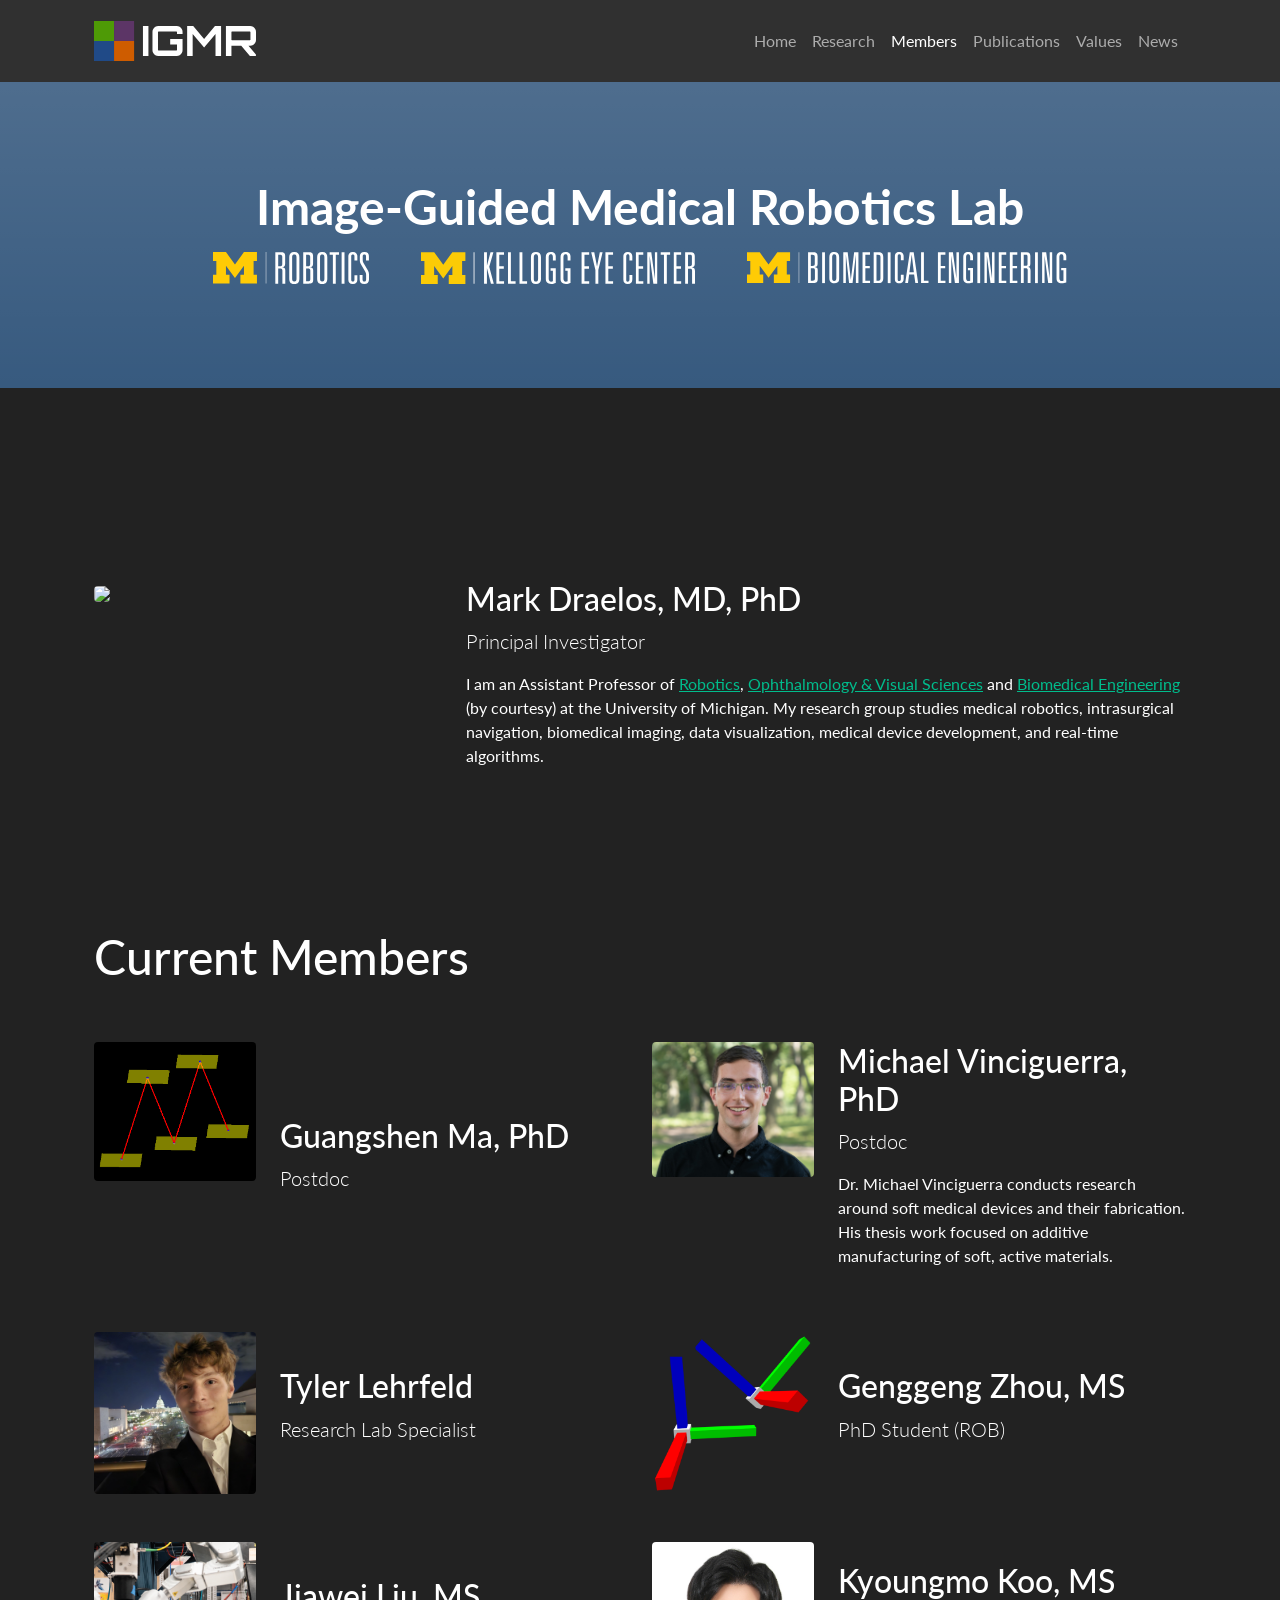
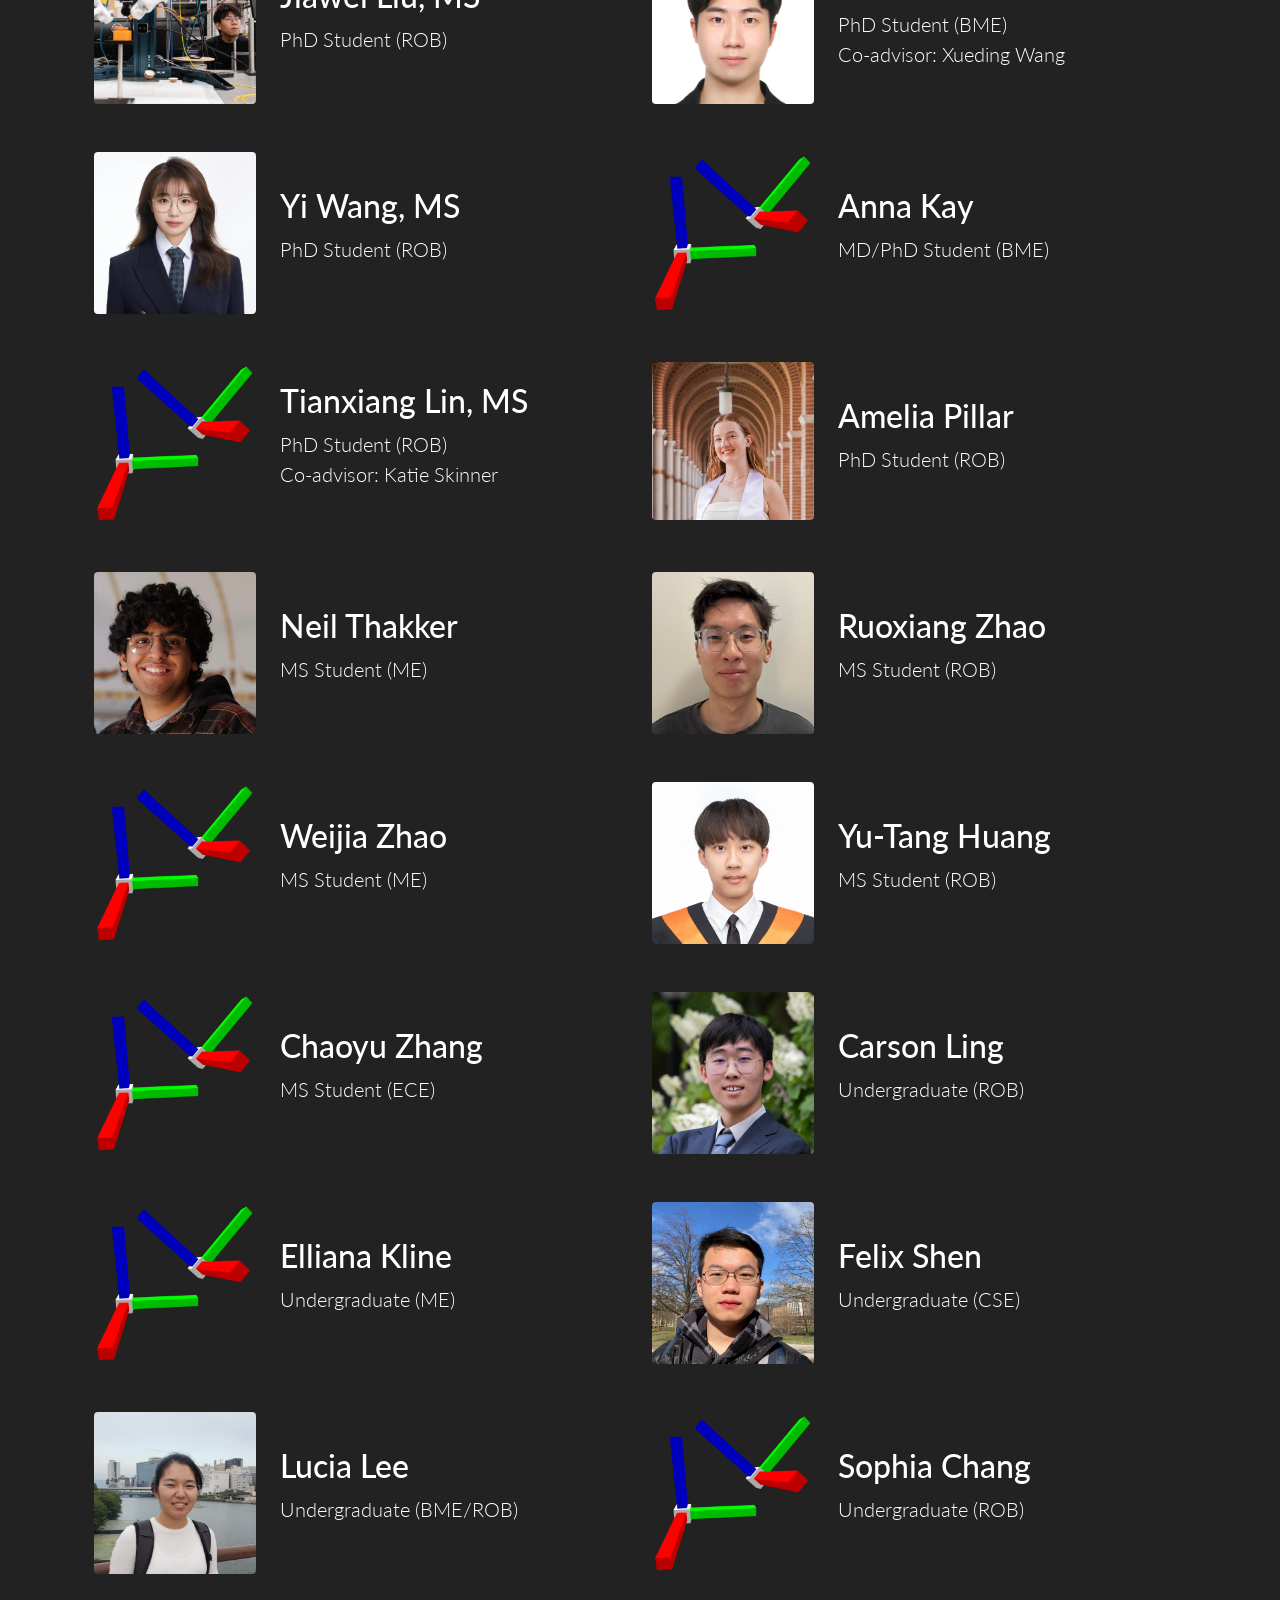
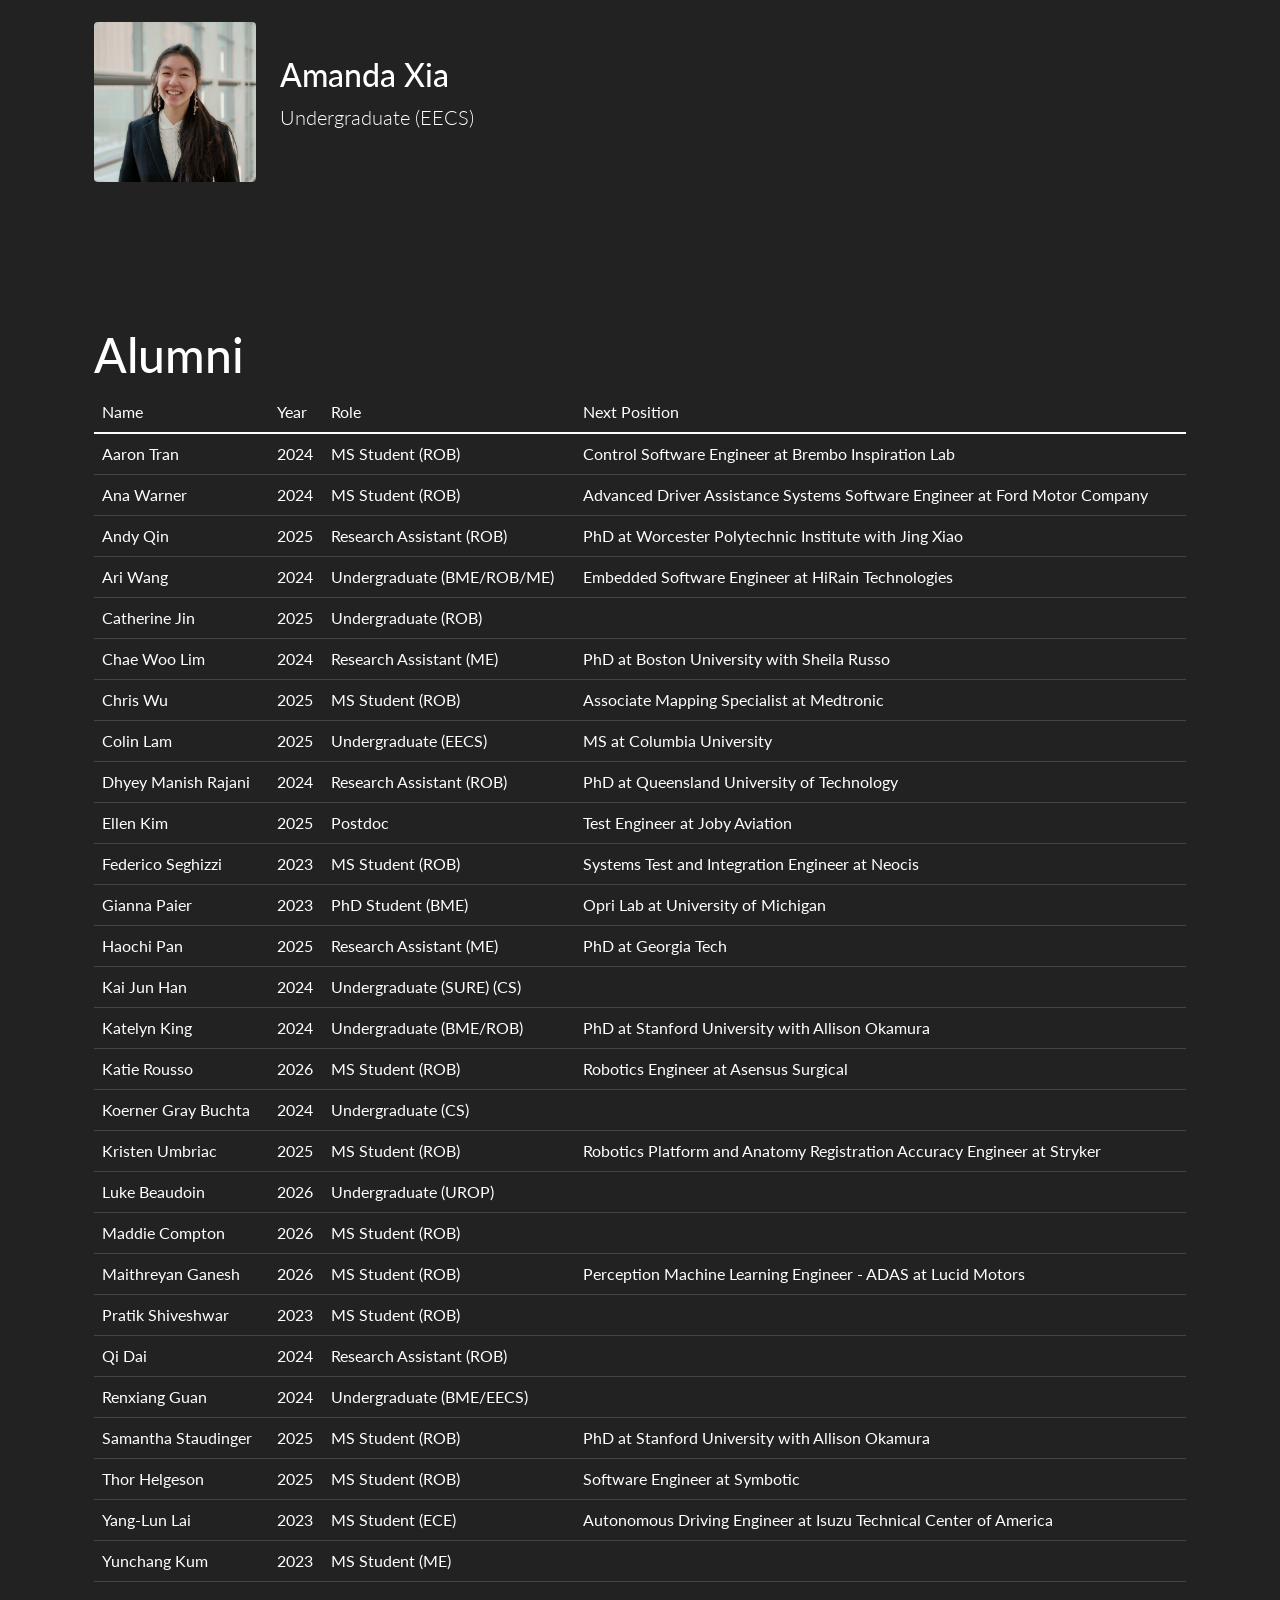
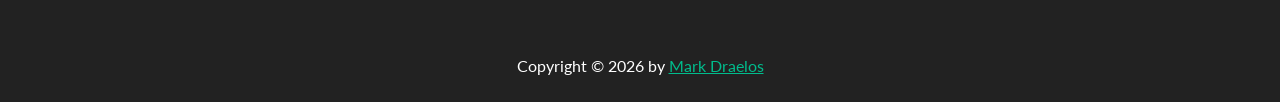
==== commit f48bfe20: "add new members" ====
--- a/members/index.html
+++ b/members/index.html
@@ -239,20 +239,39 @@
             <div class="col-lg-4 col-sm-8 mt-lg-5 mt-sm-5 align-self-center">
                 <h3>Amelia Pillar</h3>
                 <p class="lead">PhD Student (ROB)</p>
-                <p>p
-</p>
-            </div>
-
-            
-        
-    
-        
-            
-            
-        
-    
-        
-            
+                <p></p>
+            </div>
+
+            
+        
+    
+        
+            
+            
+        
+    
+        
+            
+            
+                            <div id="neil-thakker" class="col-lg-2 col-sm-4 mt-5">
+                <img class="img img-fluid rounded mb-2 mb-lg-0 w-100" src="/img/photo/neil-thakker.jpg" />
+            </div>
+            <div class="col-lg-4 col-sm-8 mt-lg-5 mt-sm-5 align-self-center">
+                <h3>Neil Thakker</h3>
+                <p class="lead">MS Student (ME)</p>
+                <p></p>
+            </div>
+
+            
+                            <div id="ruoxiang-zhao" class="col-lg-2 col-sm-4 mt-5">
+                <img class="img img-fluid rounded mb-2 mb-lg-0 w-100" src="/img/photo/ruoxiang-zhao.jpg" />
+            </div>
+            <div class="col-lg-4 col-sm-8 mt-lg-5 mt-sm-5 align-self-center">
+                <h3>Ruoxiang Zhao</h3>
+                <p class="lead">MS Student (ROB)</p>
+                <p></p>
+            </div>
+
             
                             <div id="weijia-zhao" class="col-lg-2 col-sm-4 mt-5">
                 <img class="img img-fluid rounded mb-2 mb-lg-0 w-100" src="/img/xform.png" />
@@ -264,12 +283,22 @@
             </div>
 
             
+                            <div id="yu-tang-huang" class="col-lg-2 col-sm-4 mt-5">
+                <img class="img img-fluid rounded mb-2 mb-lg-0 w-100" src="/img/photo/yutang-huang.jpg" />
+            </div>
+            <div class="col-lg-4 col-sm-8 mt-lg-5 mt-sm-5 align-self-center">
+                <h3>Yu-Tang Huang</h3>
+                <p class="lead">MS Student (ROB)</p>
+                <p></p>
+            </div>
+
+            
                             <div id="chaoyu-zhang" class="col-lg-2 col-sm-4 mt-5">
                 <img class="img img-fluid rounded mb-2 mb-lg-0 w-100" src="/img/xform.png" />
             </div>
             <div class="col-lg-4 col-sm-8 mt-lg-5 mt-sm-5 align-self-center">
                 <h3>Chaoyu Zhang</h3>
-                <p class="lead">MS Student (ROB)</p>
+                <p class="lead">MS Student (ECE)</p>
                 <p></p>
             </div>
 
